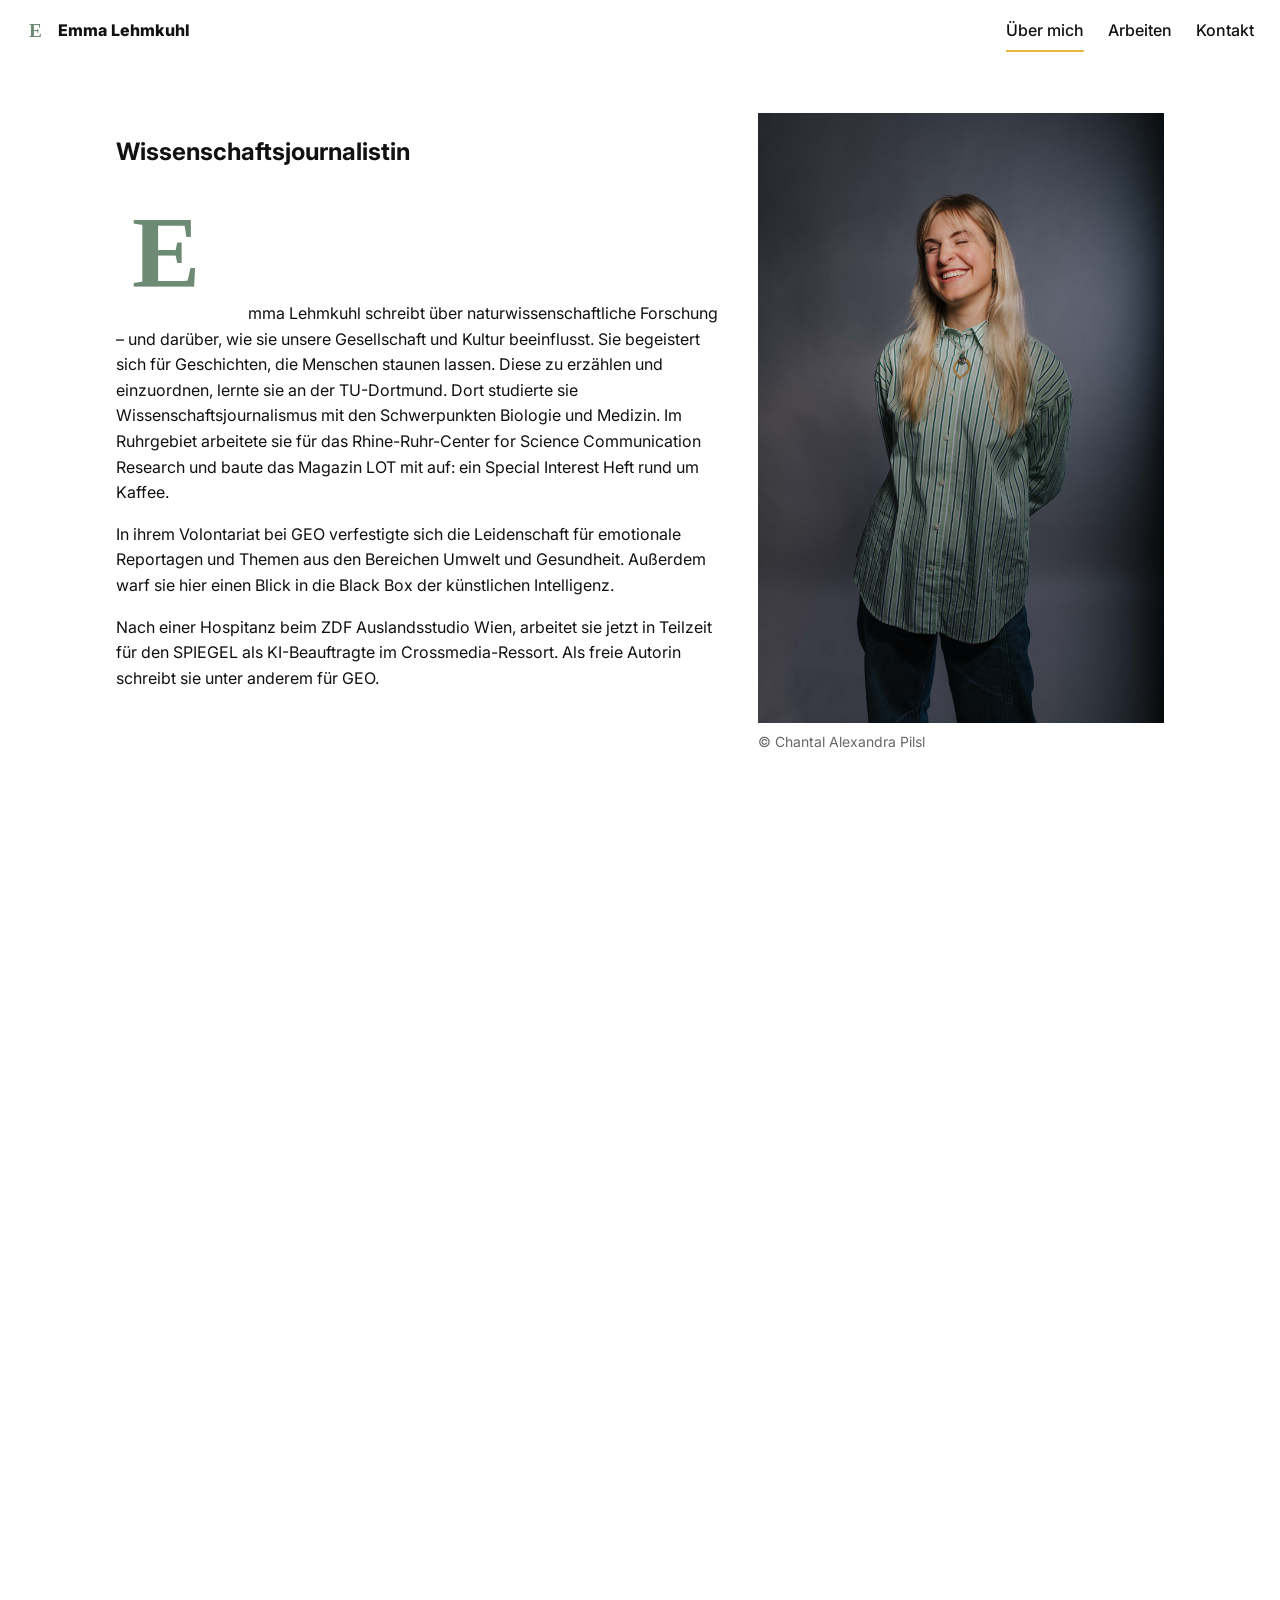
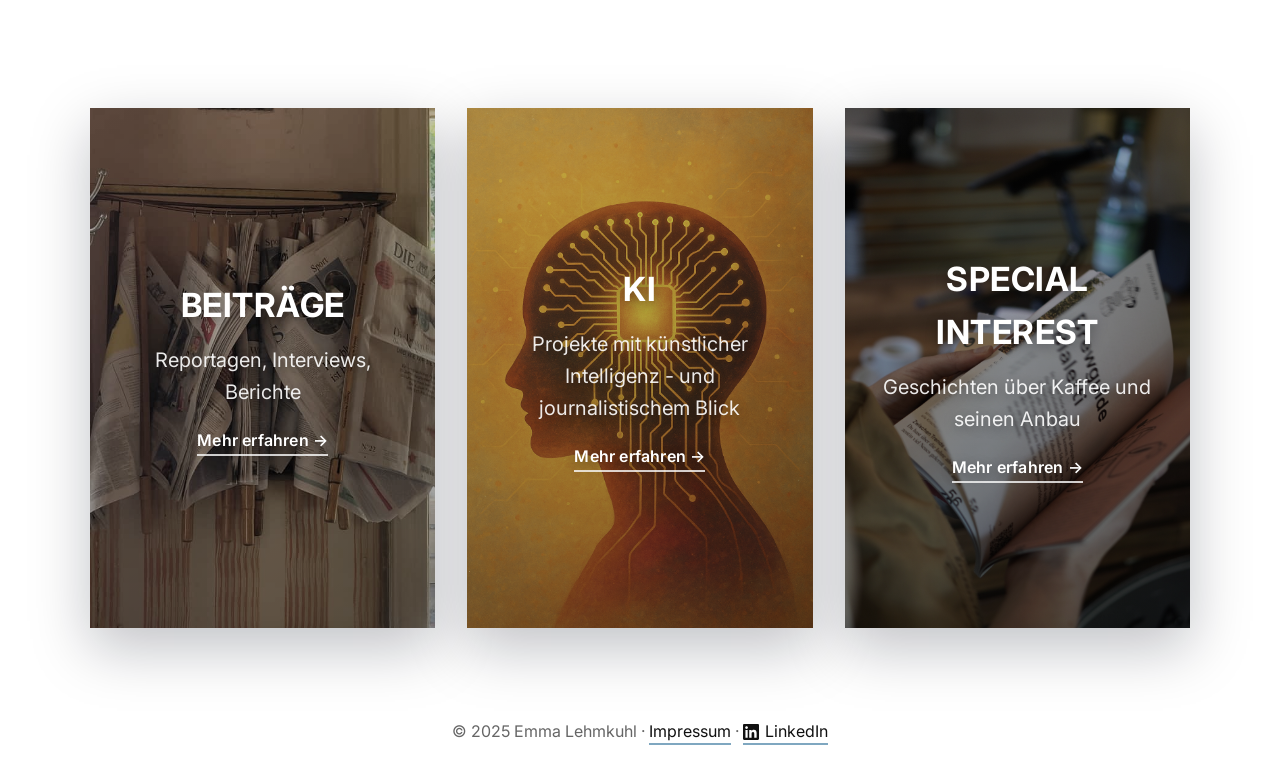
==== index.html @ 110afc33 "Add files via upload" ====
<!doctype html>
<html lang="de">
<head>
  <meta charset="utf-8">
  <meta name="viewport" content="width=device-width, initial-scale=1">
  <title>Über mich – Emma Lehmkuhl</title>
  <link rel="icon" type="image/svg+xml" href="../Logo/logo1.svg">
  <link rel="preconnect" href="https://fonts.gstatic.com" crossorigin>
  <link href="https://fonts.googleapis.com/css2?family=Inter:wght@300;400;600;800&display=swap" rel="stylesheet">
  <link rel="stylesheet" href="../Style/style.css">
  <meta name="description" content="Über mich: Wissenschaftsjournalistin, urban und naturverbunden.">
</head>
<body>
  <header class="site-header">
    <a class="logo" href="index.html">
      <img src="../Logo/logo1.svg" alt="E" class="logo-icon">
      Emma Lehmkuhl
    </a>
    <button class="nav-toggle" aria-expanded="false" aria-controls="site-nav" aria-label="Menü öffnen">
      <span class="burger"></span>
    </button>
    <nav id="site-nav" class="site-nav">
      <a class="active" href="index.html">Über mich</a>
      <a href="arbeiten-schreiben.html">Arbeiten</a>
      <a href="kontakt.html">Kontakt</a>
    </nav>
  </header>

  <main>
    <div class="content">
      <article class="about">
        <div class="about-text">
          <h1>Wissenschaftsjournalistin</h1>
          <p><img src="../Logo/logo1.svg" alt="E" class="inline-logo">mma Lehmkuhl schreibt über naturwissenschaftliche Forschung – und darüber, wie sie unsere Gesellschaft und Kultur beeinflusst. Sie begeistert sich für Geschichten, die Menschen staunen lassen. Diese zu erzählen und einzuordnen, lernte sie an der TU-Dortmund. Dort studierte sie Wissenschaftsjournalismus mit den Schwerpunkten Biologie und Medizin. Im Ruhrgebiet arbeitete sie für das Rhine-Ruhr-Center for Science Communication Research und baute das Magazin LOT mit auf: ein Special Interest Heft rund um Kaffee.</p>
          <p>In ihrem Volontariat bei GEO verfestigte sich die Leidenschaft für emotionale Reportagen und Themen aus den Bereichen Umwelt und Gesundheit. Außerdem warf sie hier einen Blick in die Black Box der künstlichen Intelligenz.</p>
          <p>Nach einer Hospitanz beim ZDF Auslandsstudio Wien, arbeitet sie jetzt in Teilzeit für den SPIEGEL als KI-Beauftragte im Crossmedia-Ressort. Als freie Autorin schreibt sie unter anderem für GEO.</p>
          
        </div>
        <figure class="about-figure">
          <div class="portrait-swap">
            <img class="portrait smile" src="../Seiten/assets/portraitsmile.jpg" alt="Portrait von Emma Lehmkuhl – lächelnd" loading="lazy" decoding="async">
            <img class="portrait serious" src="../Seiten/assets/portraitserious.jpg" alt="Portrait von Emma Lehmkuhl – ernst" loading="lazy" decoding="async" aria-hidden="true">
          </div>
          <figcaption>© Chantal Alexandra Pilsl</figcaption>
        </figure>
      </article>
    </div>

    <section class="hero hero-left">
      <div class="hero-slider" aria-hidden="true">
        <a class="hero-link" href="https://www.geo.de/wissen/iranische-kickboxerin--ihr-vater-sperrte-sie-ein---weil-sie-gewann-35795998.html" target="_blank" rel="noopener noreferrer" aria-label="Zum Artikel: Iranische Kickboxerin">
          <img class="hero-slide" src="../Seiten/assets/Iran_heading.png" alt="Iran: Kickboxerin" loading="lazy" decoding="async">
        </a>
        <a class="hero-link" href="https://www.geo.de/wissen/aus-worten-werden-welten--wie-sprache-unser-denken-formt-36111118.html" target="_blank" rel="noopener noreferrer" aria-label="Zum Artikel: Sprache">
          <img class="hero-slide" src="../Seiten/assets/Sprache_heading.png" alt="Sprache: Aus Worten werden Welten" loading="lazy" decoding="async">
        </a>
        <a class="hero-link" href="https://www.geo.de/wissen/eine-ki--die-gedanken-in-echtzeit-liest-36022886.html" target="_blank" rel="noopener noreferrer" aria-label="Zum Artikel: KI liest Gedanken">
          <img class="hero-slide" src="../Seiten/assets/KI_heading.png" alt="KI: Gedanken in Echtzeit" loading="lazy" decoding="async">
        </a>
        <a class="hero-link" href="https://www.geo.de/wissen/aphantasie--leben-ohne-vorstellungskraft-35259256.html" target="_blank" rel="noopener noreferrer" aria-label="Zum Artikel: Aphantasie">
          <img class="hero-slide" src="../Seiten/assets/Aphantasie.png" alt="Aphantasie" loading="lazy" decoding="async">
        </a>
        <a class="hero-link" href="https://www.zdfheute.de/politik/ausland/trump-foerdergelder-wissenschaft-stipendien-oesterreich-100.html" target="_blank" rel="noopener noreferrer" aria-label="Zum Artikel: SaveScience">
          <img class="hero-slide" src="../Seiten/assets/SaveScience2.png" alt="Save Science" loading="lazy" decoding="async">
        </a>
      </div>
      <div class="hero-text" aria-hidden="true">
        <h1></h1>
        <p></p>
      </div>
    </section>

    <section class="focus-grid align-right focus-wide" aria-labelledby="focus-title">
      <div class="content">
        <h2 id="focus-title"></h2>
        <div class="focus-cards">
          <a class="focus-card" href="arbeiten-schreiben.html" aria-label="Zu Arbeiten: Schreiben">
            <div class="focus-media">
              <img src="../Seiten/assets/schreiben3.jpg" alt="Notizbuch und Stift auf einem Tisch">
            </div>
            <div class="focus-body">
              <h3>Beiträge</h3>
              <p>Reportagen, Interviews, Berichte</p>
              <span class="focus-cta">Mehr erfahren →</span>
            </div>
          </a>

          <a class="focus-card" href="arbeiten-ki.html" aria-label="Zu Arbeiten: KI">
            <div class="focus-media">
              <img src="../Seiten/assets/KI.png" alt="Abstraktes KI-Visual mit Netzwerkknoten">
            </div>
            <div class="focus-body">
              <h3>KI</h3>
              <p>Projekte mit künstlicher Intelligenz - und journalistischem Blick</p>
              <span class="focus-cta">Mehr erfahren →</span>
            </div>
          </a>

          <a class="focus-card" href="arbeiten-special.html" aria-label="Zu Arbeiten: Special Interest">
            <div class="focus-media">
              <img src="../Seiten/assets/lot1.JPG" alt="Outdoor-Szene in der Natur">
            </div>
            <div class="focus-body">
              <h3>Special Interest</h3>
              <p>Geschichten über Kaffee und seinen Anbau</p>
              <span class="focus-cta">Mehr erfahren →</span>
            </div>
          </a>
        </div>
      </div>
    </section>
  </main>

  <footer class="site-footer">
    <p>© 2025 Emma Lehmkuhl · <a class="link-underline" href="impressum.html">Impressum</a> · <a class="link-underline" href="https://www.linkedin.com/in/emma-lehmkuhl/" target="_blank" rel="noopener noreferrer"><svg xmlns="http://www.w3.org/2000/svg" width="16" height="16" viewBox="0 0 24 24" fill="currentColor" style="vertical-align:middle; margin-right:6px"><path d="M20.447 20.452h-3.554v-5.569c0-1.328-.027-3.037-1.852-3.037-1.853 0-2.136 1.447-2.136 2.943v5.663H9.351V9h3.414v1.561h.049c.476-.9 1.637-1.852 3.369-1.852 3.602 0 4.266 2.371 4.266 5.455v6.288zM5.337 7.433c-1.144 0-2.069-.927-2.069-2.07 0-1.144.925-2.069 2.069-2.069 1.143 0 2.069.925 2.069 2.069 0 1.143-.926 2.07-2.069 2.07zM6.995 20.452H3.677V9h3.318v11.452zM22.225 0H1.771C.792 0 0 .774 0 1.729v20.542C0 23.226.792 24 1.771 24h20.451C23.2 24 24 23.226 24 22.271V1.729C24 .774 23.2 0 22.222 0h.003z"/></svg>LinkedIn</a></p>
  </footer>

  <script src="../Script/main.js"></script>
</body>
</html>
---- Style/style.css ----
:root{
    --bg:#ffffff;
    --text:#111111;
    --muted:#666666;
  
    --accent-yellow:#E9B93E;   /* warmes Gelb */
    --accent-blue:#7FA7C0;     /* helles, abgetöntes Blau */
    --accent-green:#6D8B74;    /* erdiges Grün */
  
    --link:#111111;
    --link-hover:var(--accent-yellow);
  
    --maxw:1100px;
    --pad:clamp(16px, 2vw, 32px);
  }
  
  *{box-sizing:border-box}
  html,body{margin:0;padding:0}
  body{
    font-family: "Inter", system-ui, -apple-system, Segoe UI, Roboto, Arial, sans-serif;
    background:var(--bg);
    color:var(--text);
    line-height:1.6;
  }
  
  /* Header / Navigation */
  .site-header{
    position:sticky;
    top:0;
    z-index:1000;
    background:rgba(255,255,255,0.9);
    backdrop-filter:saturate(180%) blur(8px);
    display:flex;
    align-items:center;
    justify-content:space-between;
    padding:12px var(--pad);
  }
  .logo{
    text-decoration:none;
    color:var(--text);
    font-weight:800;
    letter-spacing:0.2px;
    display: flex;
    align-items: center;
    gap: 8px;
  }
  .logo-icon{
    width: 24px;
    height: 24px;
    flex-shrink: 0;
  }
  .inline-logo{
    width: 8em;
    height: 8em;
    vertical-align: baseline;
    margin-right: 4px;
    display: inline-block;
  }
  .site-nav{
    display:flex;
    gap:24px;
  }
  .site-nav a{
    color:var(--link);
    text-decoration:none;
    position:relative;
    padding:6px 0;
    font-weight:500;
  }
  .site-nav a::after{
    content:"";
    position:absolute;
    left:0; bottom:-2px;
    width:0; height:2px;
    background:var(--link-hover);
    transition:width .25s ease;
  }
  .site-nav a:hover::after,
  .site-nav a.active::after{ width:100% }
  
  /* Burger Button mobil */
  .nav-toggle{
    display:none;
    background:none;
    border:0;
    width:44px; height:44px;
    align-items:center; justify-content:center;
    cursor:pointer;
  }
  .burger, .burger::before, .burger::after{
    content:"";
    display:block;
    width:22px; height:2px;
    background:var(--text);
    position:relative;
    transition:transform .2s ease, opacity .2s ease;
  }
  .burger::before{ position:absolute; top:-6px }
  .burger::after{ position:absolute; top:6px }
  
  /* Hero */
.hero{
  position:relative;
  min-height:clamp(420px, 68vh, 680px);
  max-width:calc(var(--maxw) + var(--pad)*2);
  margin:clamp(112px, 7vw, 112px) auto;
  padding:0;
  display:grid;
  place-items:center;
  overflow:hidden;
}
  .hero.hero-left{
    margin-left:0 auto; /*Zentriert*/ ;
    margin-right:auto;
    justify-items:start;
  }
  .hero.hero-left .hero-text{
    text-align:left;
  }
  /* Hero slider */
  .hero-slider{
    position:absolute;
    inset:0;
    overflow:hidden;
  }
  .hero-slide{
    position:absolute; inset:0;
    width:100%;
    height:100%;
    object-fit:cover;
    object-position:center;
    opacity:0; animation:heroFade 20s infinite ease-in-out;
    z-index:0;
    filter:saturate(90%) contrast(98%);
  }
  /* Bild weiter unten positionieren */
  .hero-slider a:nth-child(3) .hero-slide {
    object-position: center 25%; /* Bild 25% von oben positionieren */
    /* Alternativ: transform: translateY(20px); */
  }

/* Für kleine Bildschirme (z.B. max. 600px Breite) */
@media (max-width: 600px) {
  .hero-slider a:nth-child(3) .hero-slide {
    object-position: center center; /* normale Positionierung */
    /* oder transform zurücksetzen: transform: translateY(0); */
  }
}

  .hero-slider a:nth-child(1) .hero-slide{ animation-delay:0s }
  .hero-slider a:nth-child(2) .hero-slide{ animation-delay:4s }
  .hero-slider a:nth-child(3) .hero-slide{ animation-delay:8s }
  .hero-slider a:nth-child(4) .hero-slide{ animation-delay:12s }
  .hero-slider a:nth-child(5) .hero-slide{ animation-delay:16s }
  @keyframes heroFade {
    0%   { opacity: 0; z-index: 0; }
    10%  { opacity: 1; z-index: 2; }
    35%  { opacity: 1; z-index: 2; }
    45%  { opacity: 0; z-index: 0; }
    100% { opacity: 0; z-index: 0; }
  }
  .hero-text{
    position:relative;
    text-align:center;
    padding:calc(var(--pad)*2);
    background:transparent;
    border:0;
    backdrop-filter:none;
    border-radius:0;
    color:#fff;
    text-shadow:0 1px 2px rgba(0,0,0,0.35);
  }
  .hero h1{
    font-size:clamp(32px, 6vw, 72px);
    line-height:1.1;
    margin:0 0 8px;
  }
  .hero p{
    margin:0;
    color:#fff;
    font-size:clamp(18px, 2.5vw, 26px);
  }
  @media (max-width: 720px){
    .hero{
      margin:clamp(24px, 6vw, 60px) var(--pad);
      padding:0;
      min-height:clamp(360px, 72vh, 520px);
    }
    .hero-slider{
      inset:0;
    }
  }
  
  /* Content Wrapper */
  .content{
    max-width:var(--maxw);
    margin:0 auto;
    padding:calc(var(--pad)*2) var(--pad);
  }
  
  /* About */
  .about{
    display:grid;
    grid-template-columns: 1.2fr .8fr;
    gap:32px;
    align-items:start;
  }
.about-figure{
    margin:0;
  }
  .about-figure img{
    width:100%;
    border-radius:0;
    display:block;
  }
  /* Portrait Hover Swap */
  .about-figure .portrait-swap{ position:relative }
  .about-figure .portrait{ width:100%; border-radius:0; display:block; transition:opacity .25s ease }
  .about-figure .portrait.serious{ position:absolute; inset:0; opacity:0 }
  .about-figure .portrait-swap:hover .portrait.serious{ opacity:1 }
  .about-figure .portrait-swap:hover .portrait.smile{ opacity:0 }
  .about-figure figcaption{
    margin-top:8px;
    color:var(--muted);
    font-size:14px;
  }
  
/* Works */
.works h1 { margin-top: 0; }

.works-highlight {
  margin: 28px 0 42px;
  display: grid;
  grid-template-columns: 1fr;
  gap: 20px;
}

.highlight-card {
  position: relative;
  color: #fff;
  min-height: 420px;
  display: block;
  overflow: hidden;
  border-radius: 0;
  box-shadow: 0 14px 30px rgba(6,12,28,0.18);
  background: #111;
  transition: transform .25s ease, box-shadow .25s ease;
}

/* Bild als Hintergrund-Layer (groß, dominant) */
.highlight-image {
  position: absolute;
  inset: 0;
  width: 100%;
  height: 100%;
  object-fit: cover;
  transform: scale(1.02);
  transition: transform .45s ease, filter .3s ease;
  z-index: 0;
  filter: brightness(0.78) saturate(0.95);
}

.highlight-card:hover{ transform: translateY(-6px); box-shadow: 0 22px 48px rgba(6,12,28,0.22); }
.highlight-card:hover .highlight-image{ transform: scale(1.08); filter: brightness(0.92) saturate(1.03); }

/* Play-Overlay in der Mitte, deutlicher Hinweis auf Video */
.highlight-play{
  position:absolute; left:50%; top:45%; transform:translate(-50%,-50%);
  width:56px; height:56px; border-radius:50%; background:rgba(0,0,0,0.45);
  display:flex; align-items:center; justify-content:center; font-size:26px; color:#fff;
  z-index:4; text-decoration:none; box-shadow:0 6px 18px rgba(0,0,0,0.45);
}
.highlight-play:hover{ background:rgba(0,0,0,0.6); transform:translate(-50%,-50%) scale(1.06); }

/* Place title bottom-left */
.highlight-card--corner > div{ position: absolute; left:16px; right:auto; bottom:20px; top:auto; width:auto; max-width:58%; z-index:6; }
.highlight-card--corner > div h3{ text-align:left; max-width:100%; margin:0; }

/* Ensure the small provider tag sits above the play button */
.highlight-tag{ position:absolute; left:12px; top:12px; z-index:5; font-size:12px; letter-spacing:0.08em; text-transform:uppercase; padding:6px 10px; border-radius:999px; background:rgba(255,255,255,0.12); color:#fff; }

/* Inhalt über das Bild legen (Titel + Kurztext + CTA) */
.highlight-card:not(.highlight-card--corner) > :not(.highlight-image) { position: relative; z-index: 3; }

.highlight-card > div{
  position: absolute; left: 12px; right: 12px; bottom: 8px; z-index:4; /* title placed closer to bottom */
  display:flex; align-items:flex-end; gap:12px; justify-content:space-between;
}

.highlight-card > div h3{ margin:0; font-size:clamp(18px,1.8vw,22px); line-height:1.12; max-width:calc(100% - 140px); text-shadow:0 6px 18px rgba(0,0,0,0.6); }
.highlight-card > div p{ display:none; }

.highlight-link{
  background: rgba(255,255,255,0.95); color:#111; font-weight:600; text-decoration:none; padding:8px 12px; border-radius:6px; align-self:flex-end;
}

.highlight-link:hover{ background:#fff; color:#111; transform:translateY(-1px); }

@media (max-width: 900px){
  .highlight-card{ border-radius:0; min-height:300px; }
  .highlight-card > div h3{ font-size:18px; }
}

/* Work Video Hero */
.work-video-wrapper {
  margin: 48px auto 56px;
  max-width: 680px;
  padding: 32px;
  position: relative;
  background: #8FA896;
}

.section-title-aligned {
  margin-right: auto !important;
  width: fit-content;
}

.work-video-hero {
  position: relative;
  width: 100%;
  aspect-ratio: 16 / 9;
  overflow: hidden;
  border-radius: 0;
  box-shadow: 0 14px 30px rgba(6,12,28,0.18);
  background: #111;
  transition: transform .25s ease, box-shadow .25s ease;
}

.work-video-image {
  position: absolute;
  inset: 0;
  width: 100%;
  height: 100%;
  object-fit: cover;
  transform: scale(1.02);
  transition: transform .45s ease, filter .3s ease;
  z-index: 0;
  filter: brightness(0.90) saturate(0.98);
}

.work-video-hero:hover { transform: translateY(-6px); box-shadow: 0 22px 48px rgba(6,12,28,0.22); }
.work-video-hero:hover .work-video-image { transform: scale(1.08); filter: brightness(1) saturate(1.05); }

.work-video-play {
  position: absolute;
  left: 50%;
  top: 50%;
  transform: translate(-50%, -50%);
  width: 72px;
  height: 72px;
  border-radius: 50%;
  background: rgba(0, 0, 0, 0.45);
  display: flex;
  align-items: center;
  justify-content: center;
  font-size: 36px;
  color: #fff;
  z-index: 4;
  text-decoration: none;
  box-shadow: 0 6px 18px rgba(0, 0, 0, 0.45);
  transition: background .25s ease, transform .25s ease;
}

.work-video-hero:hover .work-video-play {
  background: rgba(0, 0, 0, 0.6);
  transform: translate(-50%, -50%) scale(1.08);
}

.work-video-tag {
  position: absolute;
  left: 16px;
  top: 16px;
  z-index: 5;
  font-size: 12px;
  letter-spacing: 0.08em;
  text-transform: uppercase;
  padding: 6px 10px;
  border-radius: 999px;
  background: rgba(255, 255, 255, 0.12);
  color: #fff;
}

.work-video-info {
  margin-top: 16px;
}

.work-video-info h3 {
  margin: 0;
  font-size: clamp(18px, 2.2vw, 28px);
  line-height: 1.3;
  color: var(--text);
}

/* GEO: Video rechts, Autorenprofil links */
.geo-video-row {
  margin: 48px 0 56px;
  display: grid;
  grid-template-columns: minmax(240px, 1fr) minmax(340px, 680px);
  align-items: end;
  gap: 28px;
  position: relative;
}

.geo-author-h2 {
  margin: 0;
  line-height: 1.25;
  color: #fff;
  position: relative;
  z-index: 3;
}

.geo-video-wrapper {
  margin: 0 0 0 auto;
  width: 100%;
  position: relative;
  z-index: 2;
}

.geo-bg-word {
  position: absolute;
  right: clamp(240px, 34vw, 460px);
  top: 28%;
  transform: translateY(-52%);
  font-size: clamp(90px, 16vw, 240px);
  font-weight: 800;
  letter-spacing: 0.03em;
  line-height: 0.9;
  color: rgba(255, 255, 255, 0.92);
  z-index: 3;
  pointer-events: none;
  user-select: none;
}

.geo-author-h2 .link-underline {
  color: #fff;
  border-color: var(--accent-blue);
}

.geo-author-h2 .link-underline:hover {
  border-color: var(--accent-yellow);
}

/* ZDF: Video links, Titel rechts */
.zdf-video-row {
  margin: 48px 0 56px;
  display: grid;
  grid-template-columns: minmax(340px, 680px) minmax(160px, 1fr);
  align-items: end;
  gap: 14px;
  position: relative;
}

.zdf-video-wrapper {
  margin: 0 auto 0 0;
  width: 100%;
  position: relative;
  z-index: 2;
}

.zdf-section-h2 {
  position: absolute;
  left: clamp(280px, 32vw, 520px);
  top: 34%;
  transform: translateY(-52%);
  margin: 0;
  text-align: left;
  font-size: clamp(90px, 16vw, 240px);
  font-weight: 800;
  line-height: 0.9;
  letter-spacing: 0.03em;
  color: rgba(255, 255, 255, 0.92);
  z-index: 3;
  pointer-events: none;
  user-select: none;
}

@media (max-width: 900px){
  .work-video-wrapper { margin: 24px 0 32px; }
  .work-video-play { width: 64px; height: 64px; font-size: 28px; }

  .geo-video-row {
    margin: 24px 0 32px;
    grid-template-columns: 1fr;
    gap: 16px;
  }

  .geo-video-wrapper {
    margin: 0;
  }

  .geo-bg-word {
    right: clamp(140px, 20vw, 240px);
    top: 34%;
    font-size: clamp(70px, 18vw, 140px);
    opacity: 0.7;
  }

  .zdf-video-row {
    margin: 24px 0 32px;
    grid-template-columns: 1fr;
    gap: 16px;
  }

  .zdf-section-h2 {
    left: clamp(150px, 22vw, 280px);
    top: 38%;
    font-size: clamp(70px, 18vw, 140px);
    opacity: 0.7;
  }

  .zdf-video-wrapper {
    margin: 0;
  }
}

@media (max-width: 720px){
  .highlight-play{ top:38%; width:48px; height:48px; font-size:20px; }
  .highlight-card--corner > div{ bottom:10px; left:10px; max-width:70%; }
}

  .work-card{
    display:grid;
    grid-template-columns: 240px 1fr;
    gap:20px;
    padding:18px 0;
    align-items:stretch;
  }
.work-card-media{
  width:100%;
  aspect-ratio:16/9;
  background:#000;
  overflow:hidden;
  border-radius:0;
}
  .work-card img{
    width:100%; height:160px; object-fit:cover;
    border-radius:0;
    display:block;
  }
.work-card video,
.work-card iframe{
  width:100%;
  height:100%;
  border:0;
  object-fit:cover;
  display:block;
  background:#000;
}
.work-card > div,
.work-card .work-content{
  display:flex;
  flex-direction:column;
  overflow:hidden;
}
.work-card h3{
  margin:0 0 auto;
  padding-bottom:8px;
  line-height:1.18;
  flex-shrink:0;
}
.work-card p{
  margin:0 0 10px;
  line-height:1.45;
  flex-shrink:0;
}
.work-card a.link-underline{
  flex-shrink:0;
  width:max-content;
}
  .link-underline{
    color:var(--link);
    text-decoration:none;
    border-bottom:2px solid var(--accent-blue);
    padding-bottom:2px;
    transition:color .2s ease, border-color .2s ease;
  }
  .link-underline:hover{
    color:var(--link-hover);
    border-color:var(--accent-yellow);
  }
  

  
  /* Contact */
  .contact-form{
    display:grid;
    gap:14px;
    max-width:640px;
  }
  label{ font-weight:600 }
  input, textarea{
    width:100%;
    border:1px solid #ddd;
    border-radius:0;
    padding:12px 14px;
    font:inherit;
    background:#fff;
  }
  input:focus, textarea:focus{
    outline:2px solid var(--accent-blue);
    border-color:var(--accent-blue);
  }
  .btn{
    background:var(--text);
    color:#fff;
    border:0;
    padding:12px 16px;
    border-radius:0;
    cursor:pointer;
    width:max-content;
    transition:background .2s ease, transform .02s ease-in;
  }
  .btn:hover{ background:var(--accent-green) }
  .btn:active{ transform:translateY(1px) }
  
  /* Footer */
  .site-footer{
    padding:24px var(--pad);
    color:var(--muted);
    text-align:center;
  }
  
  /* Responsive */
  @media (max-width: 900px){
    .about{ grid-template-columns:1fr; }
    .work-card{ grid-template-columns:1fr; }
    .work-card img{ height:200px }
  }
  @media (max-width: 720px){
    .site-nav{
      position:fixed;
      inset:60px var(--pad) auto var(--pad);
      top:64px;
      background:#fff;
      border:1px solid #eee;
      border-radius:0;
      box-shadow:0 20px 50px rgba(0,0,0,0.08);
      padding:12px;
      flex-direction:column;
      gap:8px;
      transform:translateY(-10px);
      opacity:0; pointer-events:none;
      transition:opacity .2s ease, transform .2s ease;
    }
    .nav-toggle{ display:flex }
    .site-header.nav-open .site-nav{
      opacity:1; pointer-events:auto; transform:translateY(0);
    }
    .site-header.nav-open .burger{ transform:rotate(45deg) }
    .site-header.nav-open .burger::before{ transform:rotate(90deg) translateX(-6px) }
    .site-header.nav-open .burger::after{ opacity:0 }
  }
  /* Schwerpunkt-Grid */
.focus-grid{
  background: transparent;
  border-top:0;
  border-bottom:0;
}
.align-right .content{
  margin-left:auto;
  margin-right:var(--pad);
}
.align-center .content{
  margin-left:auto;
  margin-right:auto;
}
.focus-grid.focus-wide .content{
  max-width:calc(var(--maxw) + var(--pad)*2);
}
.focus-grid.focus-tight .content{
  padding-top:var(--pad);
  padding-bottom:calc(var(--pad)*1.4);
}
  .focus-grid .content{
    max-width:var(--maxw);
    margin:0 auto;
    padding:calc(var(--pad)*2) var(--pad);
  }
  .focus-grid h2{
    margin:0 0 16px;
    font-size:clamp(22px, 3vw, 28px);
  }
.focus-cards{
  display:grid;
  grid-template-columns:repeat(3, minmax(0, 1fr));
  gap:32px;
}
.focus-card{
  position:relative;
  display:flex;
  align-items:center;
  justify-content:center;
  text-decoration:none;
  border-radius:0;
  overflow:hidden;
  min-height:clamp(360px, 44vw, 520px);
  color:#fff;
  isolation:isolate;
  box-shadow:0 20px 55px rgba(6,12,28,0.25);
  transition:transform .25s ease, box-shadow .25s ease, filter .25s ease;
}
.focus-card:hover,
.focus-card:focus-visible{
  transform:translateY(-6px);
  box-shadow:0 30px 70px rgba(6,12,28,0.32);
  filter:saturate(1.05);
}
.focus-media{
  position:absolute;
  inset:0;
  margin:0;
  min-height:100%;
  background:#111;
  z-index:-2;
}
.focus-media img{
  width:100%;
  height:100%;
  object-fit:cover;
  display:block;
  filter:brightness(0.93) saturate(0.65);
}
.focus-card::after{
  content:"";
  position:absolute;
  inset:0;
  background:linear-gradient(150deg, rgba(0,0,0,0.08), rgba(0,0,0,0.35));
  z-index:-1;
}
.focus-body{
  position:relative;
  text-align:center;
  padding:32px 28px;
  display:flex;
  flex-direction:column;
  gap:12px;
  text-shadow:0 3px 12px rgba(0,0,0,0.35);
}
.focus-body h3{
  margin:0;
  font-size:clamp(24px, 2.6vw, 34px);
  letter-spacing:0.5px;
  text-transform:uppercase;
}
.focus-body p{
  margin:0;
  font-size:clamp(16px, 2vw, 20px);
  color:rgba(255,255,255,0.9);
}
.focus-cta{
  margin-top:8px;
  border-bottom:2px solid rgba(255,255,255,0.8);
  color:#fff;
  font-weight:600;
  letter-spacing:0.2px;
  align-self:center;
}
.focus-card:hover .focus-cta,
.focus-card:focus-visible .focus-cta{
  color:var(--accent-yellow);
  border-color:var(--accent-yellow);
}
@media (max-width: 900px){
  .focus-cards{ grid-template-columns: 1fr 1fr; gap:20px; }
  .focus-card{ min-height:300px; }
}
@media (max-width: 640px){
  .focus-cards{ grid-template-columns: 1fr; }
  .focus-card{ min-height:260px; }
}

.reveal{
  opacity:0;
  transition:opacity .65s ease, transform .65s ease;
}
.reveal-left{ transform:translateX(-60px); }
.reveal-right{ transform:translateX(60px); }
.reveal-visible{
  opacity:1 !important;
  transform:translateX(0);
  filter:saturate(1.05) !important;
}
@media (prefers-reduced-motion: reduce){
  .reveal,
  .reveal-left,
  .reveal-right{
    transition:none !important;
    transform:none !important;
    opacity:1 !important; 
    filter:saturate(1.05) !important;
  }
}
  /* ===== Arbeiten: gemeinsame Regeln für alle Unterseiten ===== */
.page-arbeiten { background: var(--accent-green); }
.page-arbeiten .works h1 { margin-top: 0; }
.page-arbeiten .content { max-width: var(--maxw); }
.page-arbeiten .intro-text { background: transparent; }
.page-arbeiten .intro-text,
.page-arbeiten .works { color: #fff; }
.page-arbeiten .work-video-info h3 { color: #fff; }
.page-arbeiten .work-section + .work-section { margin-top: clamp(56px, 9vw, 108px); }
.page-arbeiten p + .work-section { margin-top: clamp(56px, 9vw, 108px); }

/* Karten auf Arbeits-Unterseiten etwas dichter */
.page-arbeiten .work-card { padding: 14px 0; }
.page-arbeiten .link-underline { color: #fff; border-color: var(--accent-green); }
.page-arbeiten .link-underline:hover { border-color: var(--accent-yellow); }

/* ===== Arbeiten > Schreiben ===== */
.page-arbeiten-schreiben .works h1 { color: #fff; }
.page-arbeiten-schreiben .work-card img { filter: saturate(95%); }
.page-arbeiten-schreiben .link-underline { border-color: var(--accent-blue); }

/* ===== Arbeiten > KI ===== */
.page-arbeiten-ki .works h1 { color: #fff; }
.page-arbeiten-ki .work-card img { filter: saturate(90%) contrast(102%); }
.page-arbeiten-ki .link-underline { border-color: var(--accent-yellow); }
.page-arbeiten-ki .link-underline:hover { color: var(--link-hover); }

/* Optional: kleine Badge-Farbe für KI-Themen */
.page-arbeiten-ki .badge { background: var(--accent-yellow); color: #111; }

.ki-tools-heading {
  margin-top: 2.4em;
  margin-bottom: 0.8em;
  font-size: clamp(1.2rem, 2.5vw, 1.6rem);
  font-weight: 700;
}
.ki-tools-grid {
  display: grid;
  grid-template-columns: 1fr 1fr;
  gap: 20px;
}
.ki-tools-grid img {
  width: 100%;
  height: auto;
  display: block;
  border-radius: 0;
}
@media (max-width: 640px) {
  .ki-tools-grid { grid-template-columns: 1fr; }
}

/* ===== Arbeiten > Special Interest ===== */
.page-arbeiten-special .works h1 { color: #fff; }
.page-arbeiten-special .work-card img { filter: saturate(100%) contrast(98%); }

/* LOT.Inside full-width banner */
.lot-banner {
  width: 100%;
  margin-bottom: 28px;
  overflow: hidden;
}
.lot-banner a {
  display: block;
  overflow: hidden;
}
.lot-banner img {
  width: 100%;
  height: auto;
  display: block;
  object-fit: cover;
  transition: transform 0.4s ease, filter 0.4s ease;
}
.lot-banner a:hover img {
  transform: scale(1.02);
  filter: brightness(0.88);
}
.lot-read-row {
  margin-top: 34px;
  display: grid;
  grid-template-columns: minmax(220px, 1fr) 2fr;
  gap: 24px;
  align-items: center;
}
.lot-read-row h2 {
  margin: 0;
  font-size: clamp(1.2rem, 2.8vw, 2rem);
  line-height: 1.15;
}
.lot-read-row img {
  width: 100%;
  height: auto;
  display: block;
}
.page-arbeiten-special .link-underline { border-color: var(--accent-green); }
.page-arbeiten-special .link-underline:hover { border-color: var(--accent-blue); }

/* Beispiel für layout-spezifische Differenzen */
.page-arbeiten-schreiben .work-card { grid-template-columns: 280px 1fr; }
.page-arbeiten-ki .work-card { grid-template-columns: 240px 1fr; }
.page-arbeiten-special .work-card { grid-template-columns: 300px 1fr; }

@media (max-width: 900px){
  .page-arbeiten .work-card { grid-template-columns: 1fr; }
  .page-arbeiten .work-section + .work-section { margin-top: clamp(40px, 7vw, 72px); }
  .lot-read-row { grid-template-columns: 1fr; }
}

/* ===== Intro Text ===== */
.intro-text{
  padding: 48px 0;
  background: #fff;
}

/* Article Hero Aufmacher */
.article-hero {
  display: block;
  position: relative;
  width: 100%;
  height: 480px;
  margin: 32px 0 48px;
  overflow: hidden;
  border-radius: 0;
  text-decoration: none;
  box-shadow: 0 14px 30px rgba(6,12,28,0.18);
  transition: transform .25s ease, box-shadow .25s ease;
}

.article-hero:hover {
  transform: translateY(-6px);
  box-shadow: 0 22px 48px rgba(6,12,28,0.22);
}

.article-hero-bg {
  position: absolute;
  inset: 0;
  width: 100%;
  height: 100%;
  object-fit: cover;
  object-position: center 48%;
  transform: scale(1.02);
  transition: transform .45s ease, filter .3s ease;
  z-index: 0;
  filter: brightness(0.96) saturate(0.95);
}

.article-hero:hover .article-hero-bg {
  transform: scale(1.08);
  filter: brightness(1) saturate(1.05);
}

.article-hero-overlay {
  position: absolute;
  inset: 0;
  background: linear-gradient(to right, rgba(0,0,0,0.5) 0%, rgba(0,0,0,0.2) 50%, rgba(0,0,0,0) 100%);
  z-index: 1;
}

.article-hero-content {
  position: absolute;
  inset: 0;
  z-index: 2;
  padding: 48px;
  display: flex;
  flex-direction: column;
  justify-content: flex-end;
  color: #fff;
}

/* Iran-Header: ganzen Block höher, Text wieder normal */
.iran-header {
  margin-top: -3.2em;
}

.article-hero-label {
  display: inline-block;
  font-size: 12px;
  letter-spacing: 0.12em;
  text-transform: uppercase;
  font-weight: 600;
  margin-bottom: 16px;
  color: rgba(255,255,255,0.9);
}

.article-hero-title {
  margin: 0 0 16px;
  font-size: clamp(24px, 3.8vw, 40px);
  line-height: 1.15;
  font-weight: 800;
  letter-spacing: -0.3px;
  text-shadow: 0 2px 8px rgba(0,0,0,0.4);
  max-width: 65%;
}

.article-hero-excerpt {
  margin: 0;
  font-size: clamp(14px, 1.8vw, 16px);
  line-height: 1.5;
  color: rgba(255,255,255,0.95);
  text-shadow: 0 1px 4px rgba(0,0,0,0.3);
  max-width: 60%;
}

@media (max-width: 900px) {
  .article-hero {
    height: 380px;
  }
  .article-hero-content {
    padding: 36px;
  }
  .iran-header {
    margin-top: -2.4em;
  }
  .article-hero-title {
    max-width: 80%;
  }
  .article-hero-excerpt {
    max-width: 75%;
  }
}

@media (max-width: 720px) {
  .article-hero {
    height: 320px;
  }
  .article-hero-content {
    padding: 24px;
  }
  .iran-header {
    margin-top: -2em;
  }
  .article-hero-title {
    font-size: clamp(20px, 3.5vw, 28px);
    max-width: 100%;
    margin-bottom: 12px;
  }
  .article-hero-excerpt {
    max-width: 100%;
    font-size: 14px;
  }
}

.intro-text .content{
  max-width: var(--maxw);
  margin: 0 auto;
  padding: 0 var(--pad);
}
.intro-text p{
  margin: 0;
  font-size: clamp(18px, 2.5vw, 22px);
  line-height: 1.6;
  color: #bdbdbd ;
  text-align: center;
  max-width: 800px;
  margin: 0 auto;
}


.travel-carousel{
  position: relative;
  width: 100%;
  max-width: 900px;          /* größer */
  margin: 0 auto;
  overflow: hidden;          /* wichtig fürs „Einrasten“ */
  background: transparent;
  height: clamp(260px, 36vh, 420px); /* feste, responsive Höhe damit Pfeile nicht verrutschen */
}

.carousel-track{
  display: flex;
  transition: transform .45s ease;
  height: 100%;
}

.carousel-slide{
  flex: 0 0 100%;            /* exakt 100 % Breite pro Slide */
  min-width: 100%;
  margin: 0;                 /* keine Abstände dazwischen */
  padding: 0;
  display: flex;             /* zentriert das Bild innerhalb der fixen Höhe */
  align-items: center;
  justify-content: center;
}

.carousel-slide img{
  max-width: 95%;
  max-height: 100%;         /* Bild skaliert innerhalb der fixen Höhe */
  width: auto;
  height: auto;
  display: block;
  object-fit: contain;      /* nichts wird abgeschnitten */
}
.carousel-control{
  position: absolute;
  top: 50%;
  transform: translateY(-50%);
  background: rgba(0,0,0,0.45);
  color: #fff;
  border: 1px solid rgba(255,255,255,0.5);
  width: 36px;
  height: 56px;
  border-radius: 4px;
  display: flex;
  align-items: center;
  justify-content: center;
  cursor: pointer;
  backdrop-filter: blur(6px);
  padding: 0;
  transition: background .2s ease, transform .2s ease, border-color .2s ease;
  z-index: 2;                /* sicher über den Bildern */
}

.carousel-control span{
  font-size: 22px;
  line-height: 1;
}

.carousel-control.prev{ left: 12px; }
.carousel-control.next{ right: 12px; }

.carousel-control:hover:not(:disabled){
  background: rgba(0,0,0,0.75);
  border-color: #fff;
  transform: translateY(-50%) scale(1.04);
}

.carousel-control:disabled{
  opacity: 0.3;
  cursor: default;
}

/* Lightbox / Bild-Vorschau */
.lightbox-overlay{
  position: fixed;
  inset: 0;
  background: rgba(0,0,0,0.75);
  display:flex;
  align-items:center;
  justify-content:center;
  z-index: 9999;
  padding: 24px;
}
.lightbox-hidden{ display:none }
.lightbox-content{ position:relative; max-width: 94%; max-height: 94%; display:flex; align-items:center; justify-content:center; }
.lightbox-content img{ max-width:100%; max-height:100%; display:block; border-radius:4px; box-shadow:0 20px 50px rgba(0,0,0,0.6); }
.lightbox-close,
.lightbox-nav{
  position:absolute; top:12px; right:12px; background:rgba(0,0,0,0.5); color:#fff; border:0; padding:8px 10px; border-radius:4px; cursor:pointer; font-size:16px;
}
.lightbox-close{ right:12px }
.lightbox-nav{ top:50%; transform:translateY(-50%); width:48px; height:64px; display:flex; align-items:center; justify-content:center; border-radius:4px }
.lightbox-prev{ left:12px; right:auto }
.lightbox-next{ right:12px }
.lightbox-close:focus, .lightbox-nav:focus{ outline:2px solid var(--accent-blue) }

@media (max-width:640px){
  .lightbox-nav{ width:40px; height:48px; }
}

/* Anpassungen für Hochkant-Bilder */
.lightbox-overlay.lightbox-portrait .lightbox-content img{
  max-width: 44vw;    /* Portraits weiter rausgezoomt (kleiner) */
  max-height: 94%;
}
.lightbox-overlay:not(.lightbox-portrait) .lightbox-content img{
  max-width: 94%;
  max-height: 80vh;
}

@media (max-width: 720px){
  .lightbox-overlay.lightbox-portrait .lightbox-content img{
    max-width: 72vw;   /* Portraits auf Mobilgeräten etwas kleiner als vorher */
  }
  .lightbox-overlay:not(.lightbox-portrait) .lightbox-content img{
    max-height: 78vh;
  }
}
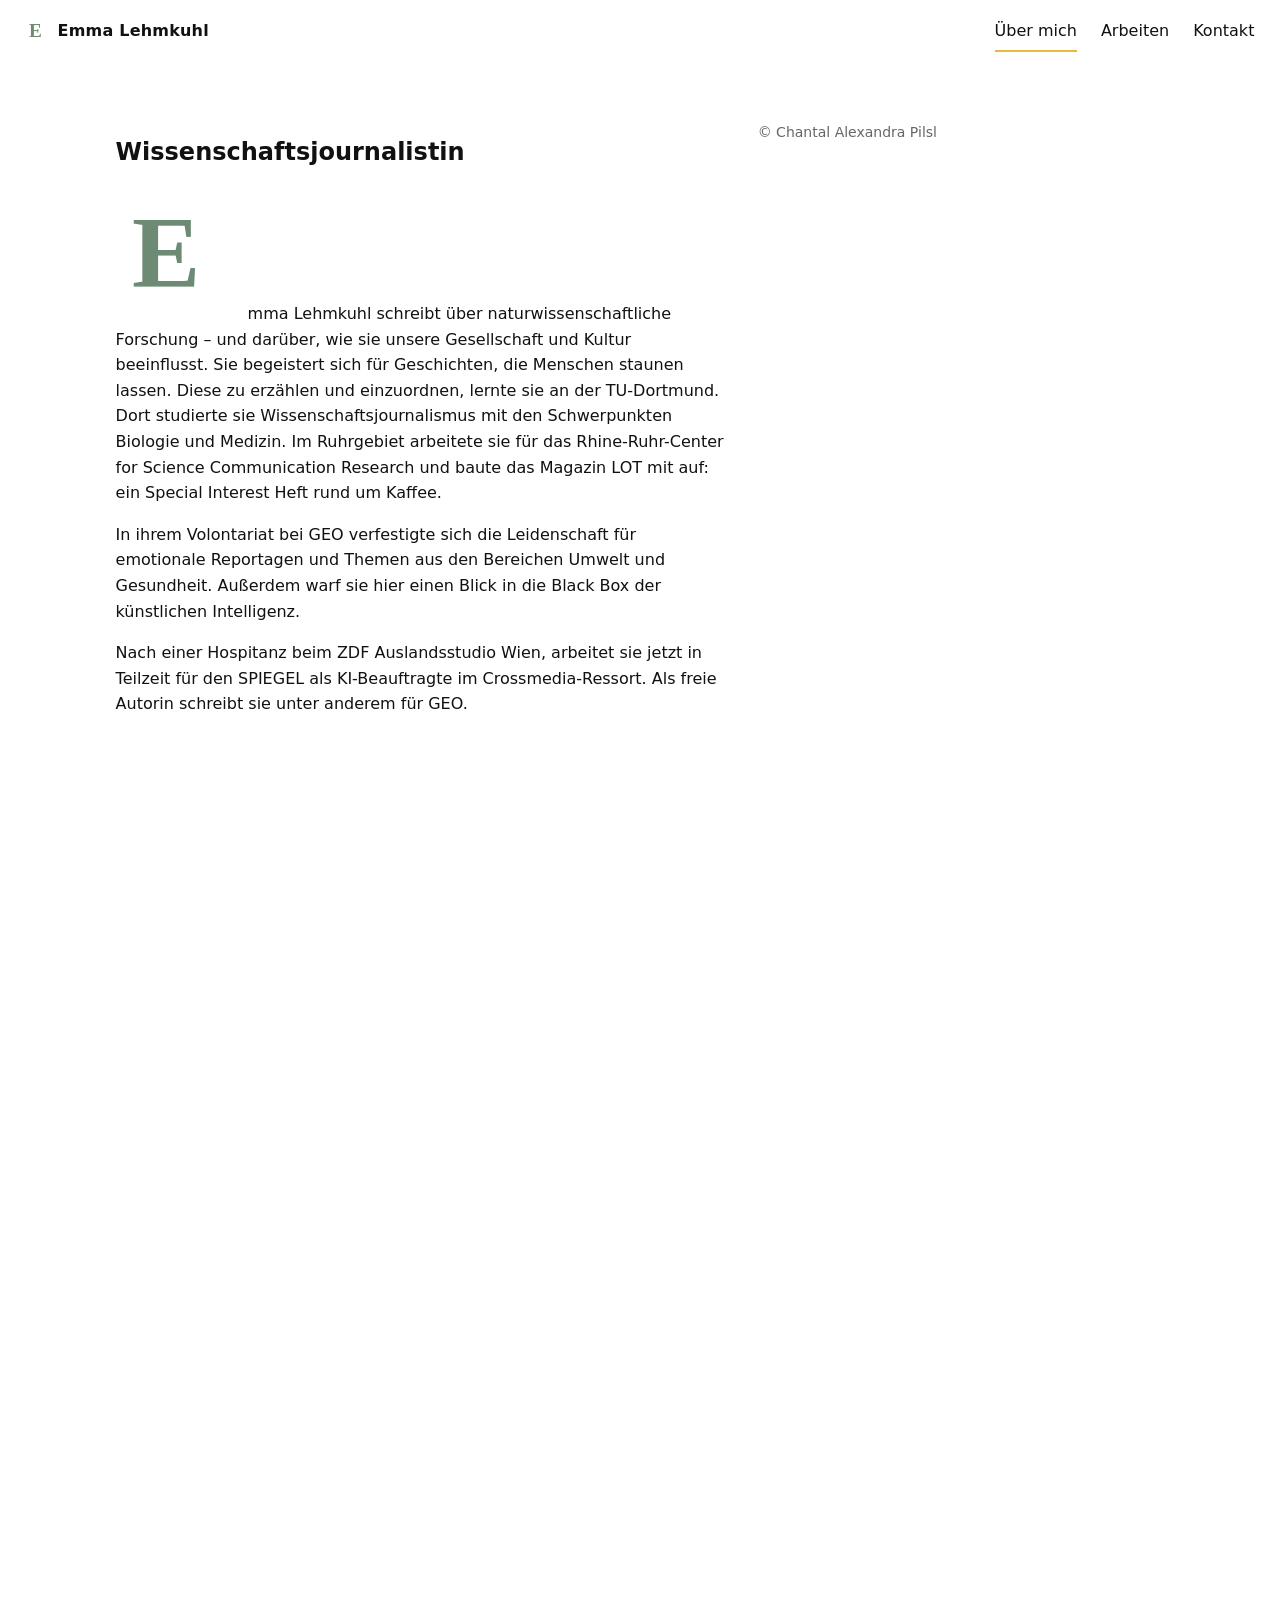
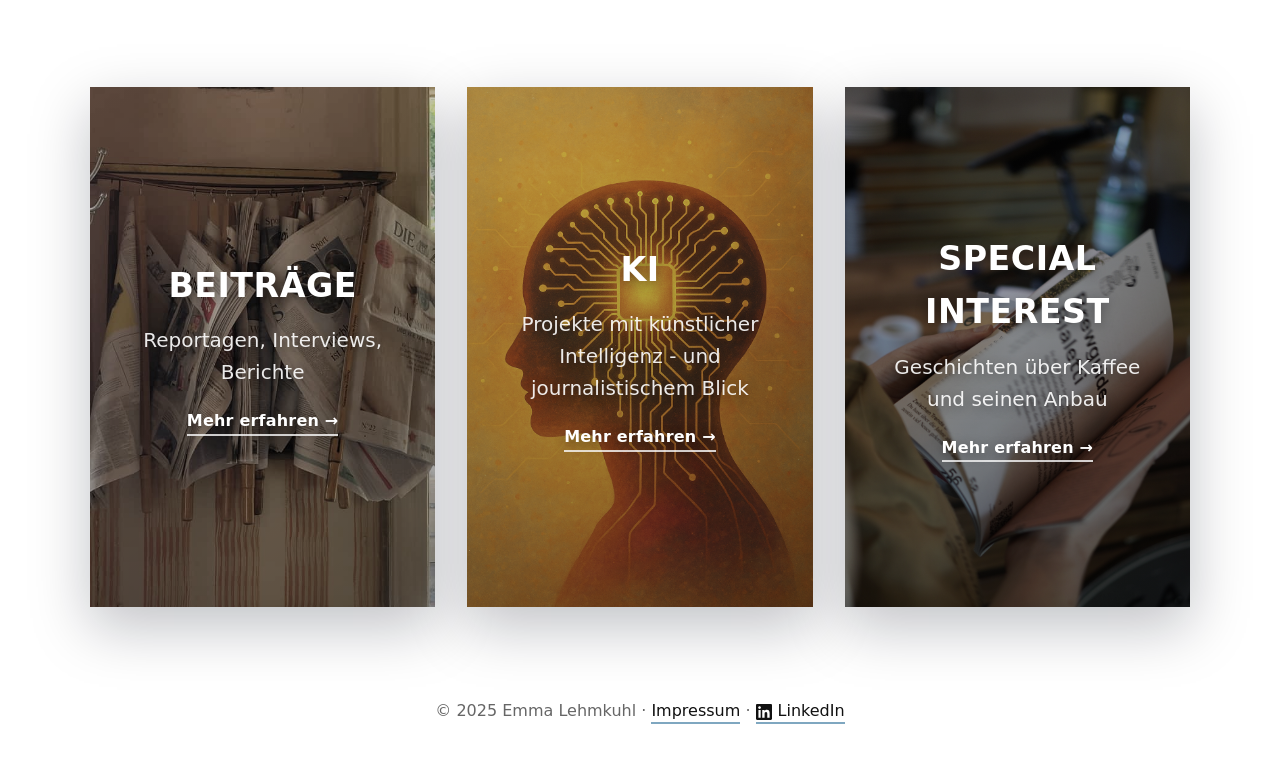
==== commit 177390ca: "Update index.html for site redirection Redirect users to the new site location." ====
--- a/index.html
+++ b/index.html
@@ -2,119 +2,14 @@
 <html lang="de">
 <head>
   <meta charset="utf-8">
-  <meta name="viewport" content="width=device-width, initial-scale=1">
-  <title>Über mich – Emma Lehmkuhl</title>
-  <link rel="icon" type="image/svg+xml" href="../Logo/logo1.svg">
-  <link rel="preconnect" href="https://fonts.gstatic.com" crossorigin>
-  <link href="https://fonts.googleapis.com/css2?family=Inter:wght@300;400;600;800&display=swap" rel="stylesheet">
-  <link rel="stylesheet" href="../Style/style.css">
-  <meta name="description" content="Über mich: Wissenschaftsjournalistin, urban und naturverbunden.">
+  <title>Lehm-kuhl.de</title>
+  <meta http-equiv="refresh" content="0; url=Style/index.html">
 </head>
+
 <body>
-  <header class="site-header">
-    <a class="logo" href="index.html">
-      <img src="../Logo/logo1.svg" alt="E" class="logo-icon">
-      Emma Lehmkuhl
-    </a>
-    <button class="nav-toggle" aria-expanded="false" aria-controls="site-nav" aria-label="Menü öffnen">
-      <span class="burger"></span>
-    </button>
-    <nav id="site-nav" class="site-nav">
-      <a class="active" href="index.html">Über mich</a>
-      <a href="arbeiten-schreiben.html">Arbeiten</a>
-      <a href="kontakt.html">Kontakt</a>
-    </nav>
-  </header>
-
-  <main>
-    <div class="content">
-      <article class="about">
-        <div class="about-text">
-          <h1>Wissenschaftsjournalistin</h1>
-          <p><img src="../Logo/logo1.svg" alt="E" class="inline-logo">mma Lehmkuhl schreibt über naturwissenschaftliche Forschung – und darüber, wie sie unsere Gesellschaft und Kultur beeinflusst. Sie begeistert sich für Geschichten, die Menschen staunen lassen. Diese zu erzählen und einzuordnen, lernte sie an der TU-Dortmund. Dort studierte sie Wissenschaftsjournalismus mit den Schwerpunkten Biologie und Medizin. Im Ruhrgebiet arbeitete sie für das Rhine-Ruhr-Center for Science Communication Research und baute das Magazin LOT mit auf: ein Special Interest Heft rund um Kaffee.</p>
-          <p>In ihrem Volontariat bei GEO verfestigte sich die Leidenschaft für emotionale Reportagen und Themen aus den Bereichen Umwelt und Gesundheit. Außerdem warf sie hier einen Blick in die Black Box der künstlichen Intelligenz.</p>
-          <p>Nach einer Hospitanz beim ZDF Auslandsstudio Wien, arbeitet sie jetzt in Teilzeit für den SPIEGEL als KI-Beauftragte im Crossmedia-Ressort. Als freie Autorin schreibt sie unter anderem für GEO.</p>
-          
-        </div>
-        <figure class="about-figure">
-          <div class="portrait-swap">
-            <img class="portrait smile" src="../Seiten/assets/portraitsmile.jpg" alt="Portrait von Emma Lehmkuhl – lächelnd" loading="lazy" decoding="async">
-            <img class="portrait serious" src="../Seiten/assets/portraitserious.jpg" alt="Portrait von Emma Lehmkuhl – ernst" loading="lazy" decoding="async" aria-hidden="true">
-          </div>
-          <figcaption>© Chantal Alexandra Pilsl</figcaption>
-        </figure>
-      </article>
-    </div>
-
-    <section class="hero hero-left">
-      <div class="hero-slider" aria-hidden="true">
-        <a class="hero-link" href="https://www.geo.de/wissen/iranische-kickboxerin--ihr-vater-sperrte-sie-ein---weil-sie-gewann-35795998.html" target="_blank" rel="noopener noreferrer" aria-label="Zum Artikel: Iranische Kickboxerin">
-          <img class="hero-slide" src="../Seiten/assets/Iran_heading.png" alt="Iran: Kickboxerin" loading="lazy" decoding="async">
-        </a>
-        <a class="hero-link" href="https://www.geo.de/wissen/aus-worten-werden-welten--wie-sprache-unser-denken-formt-36111118.html" target="_blank" rel="noopener noreferrer" aria-label="Zum Artikel: Sprache">
-          <img class="hero-slide" src="../Seiten/assets/Sprache_heading.png" alt="Sprache: Aus Worten werden Welten" loading="lazy" decoding="async">
-        </a>
-        <a class="hero-link" href="https://www.geo.de/wissen/eine-ki--die-gedanken-in-echtzeit-liest-36022886.html" target="_blank" rel="noopener noreferrer" aria-label="Zum Artikel: KI liest Gedanken">
-          <img class="hero-slide" src="../Seiten/assets/KI_heading.png" alt="KI: Gedanken in Echtzeit" loading="lazy" decoding="async">
-        </a>
-        <a class="hero-link" href="https://www.geo.de/wissen/aphantasie--leben-ohne-vorstellungskraft-35259256.html" target="_blank" rel="noopener noreferrer" aria-label="Zum Artikel: Aphantasie">
-          <img class="hero-slide" src="../Seiten/assets/Aphantasie.png" alt="Aphantasie" loading="lazy" decoding="async">
-        </a>
-        <a class="hero-link" href="https://www.zdfheute.de/politik/ausland/trump-foerdergelder-wissenschaft-stipendien-oesterreich-100.html" target="_blank" rel="noopener noreferrer" aria-label="Zum Artikel: SaveScience">
-          <img class="hero-slide" src="../Seiten/assets/SaveScience2.png" alt="Save Science" loading="lazy" decoding="async">
-        </a>
-      </div>
-      <div class="hero-text" aria-hidden="true">
-        <h1></h1>
-        <p></p>
-      </div>
-    </section>
-
-    <section class="focus-grid align-right focus-wide" aria-labelledby="focus-title">
-      <div class="content">
-        <h2 id="focus-title"></h2>
-        <div class="focus-cards">
-          <a class="focus-card" href="arbeiten-schreiben.html" aria-label="Zu Arbeiten: Schreiben">
-            <div class="focus-media">
-              <img src="../Seiten/assets/schreiben3.jpg" alt="Notizbuch und Stift auf einem Tisch">
-            </div>
-            <div class="focus-body">
-              <h3>Beiträge</h3>
-              <p>Reportagen, Interviews, Berichte</p>
-              <span class="focus-cta">Mehr erfahren →</span>
-            </div>
-          </a>
-
-          <a class="focus-card" href="arbeiten-ki.html" aria-label="Zu Arbeiten: KI">
-            <div class="focus-media">
-              <img src="../Seiten/assets/KI.png" alt="Abstraktes KI-Visual mit Netzwerkknoten">
-            </div>
-            <div class="focus-body">
-              <h3>KI</h3>
-              <p>Projekte mit künstlicher Intelligenz - und journalistischem Blick</p>
-              <span class="focus-cta">Mehr erfahren →</span>
-            </div>
-          </a>
-
-          <a class="focus-card" href="arbeiten-special.html" aria-label="Zu Arbeiten: Special Interest">
-            <div class="focus-media">
-              <img src="../Seiten/assets/lot1.JPG" alt="Outdoor-Szene in der Natur">
-            </div>
-            <div class="focus-body">
-              <h3>Special Interest</h3>
-              <p>Geschichten über Kaffee und seinen Anbau</p>
-              <span class="focus-cta">Mehr erfahren →</span>
-            </div>
-          </a>
-        </div>
-      </div>
-    </section>
-  </main>
-
-  <footer class="site-footer">
-    <p>© 2025 Emma Lehmkuhl · <a class="link-underline" href="impressum.html">Impressum</a> · <a class="link-underline" href="https://www.linkedin.com/in/emma-lehmkuhl/" target="_blank" rel="noopener noreferrer"><svg xmlns="http://www.w3.org/2000/svg" width="16" height="16" viewBox="0 0 24 24" fill="currentColor" style="vertical-align:middle; margin-right:6px"><path d="M20.447 20.452h-3.554v-5.569c0-1.328-.027-3.037-1.852-3.037-1.853 0-2.136 1.447-2.136 2.943v5.663H9.351V9h3.414v1.561h.049c.476-.9 1.637-1.852 3.369-1.852 3.602 0 4.266 2.371 4.266 5.455v6.288zM5.337 7.433c-1.144 0-2.069-.927-2.069-2.07 0-1.144.925-2.069 2.069-2.069 1.143 0 2.069.925 2.069 2.069 0 1.143-.926 2.07-2.069 2.07zM6.995 20.452H3.677V9h3.318v11.452zM22.225 0H1.771C.792 0 0 .774 0 1.729v20.542C0 23.226.792 24 1.771 24h20.451C23.2 24 24 23.226 24 22.271V1.729C24 .774 23.2 0 22.222 0h.003z"/></svg>LinkedIn</a></p>
-  </footer>
-
-  <script src="../Script/main.js"></script>
+  <p>Weiterleitung zur Website …</p>
+  <p>
+    <a href="Style/index.html">Falls die Weiterleitung nicht funktioniert, hier klicken.</a>
+  </p>
 </body>
 </html>
